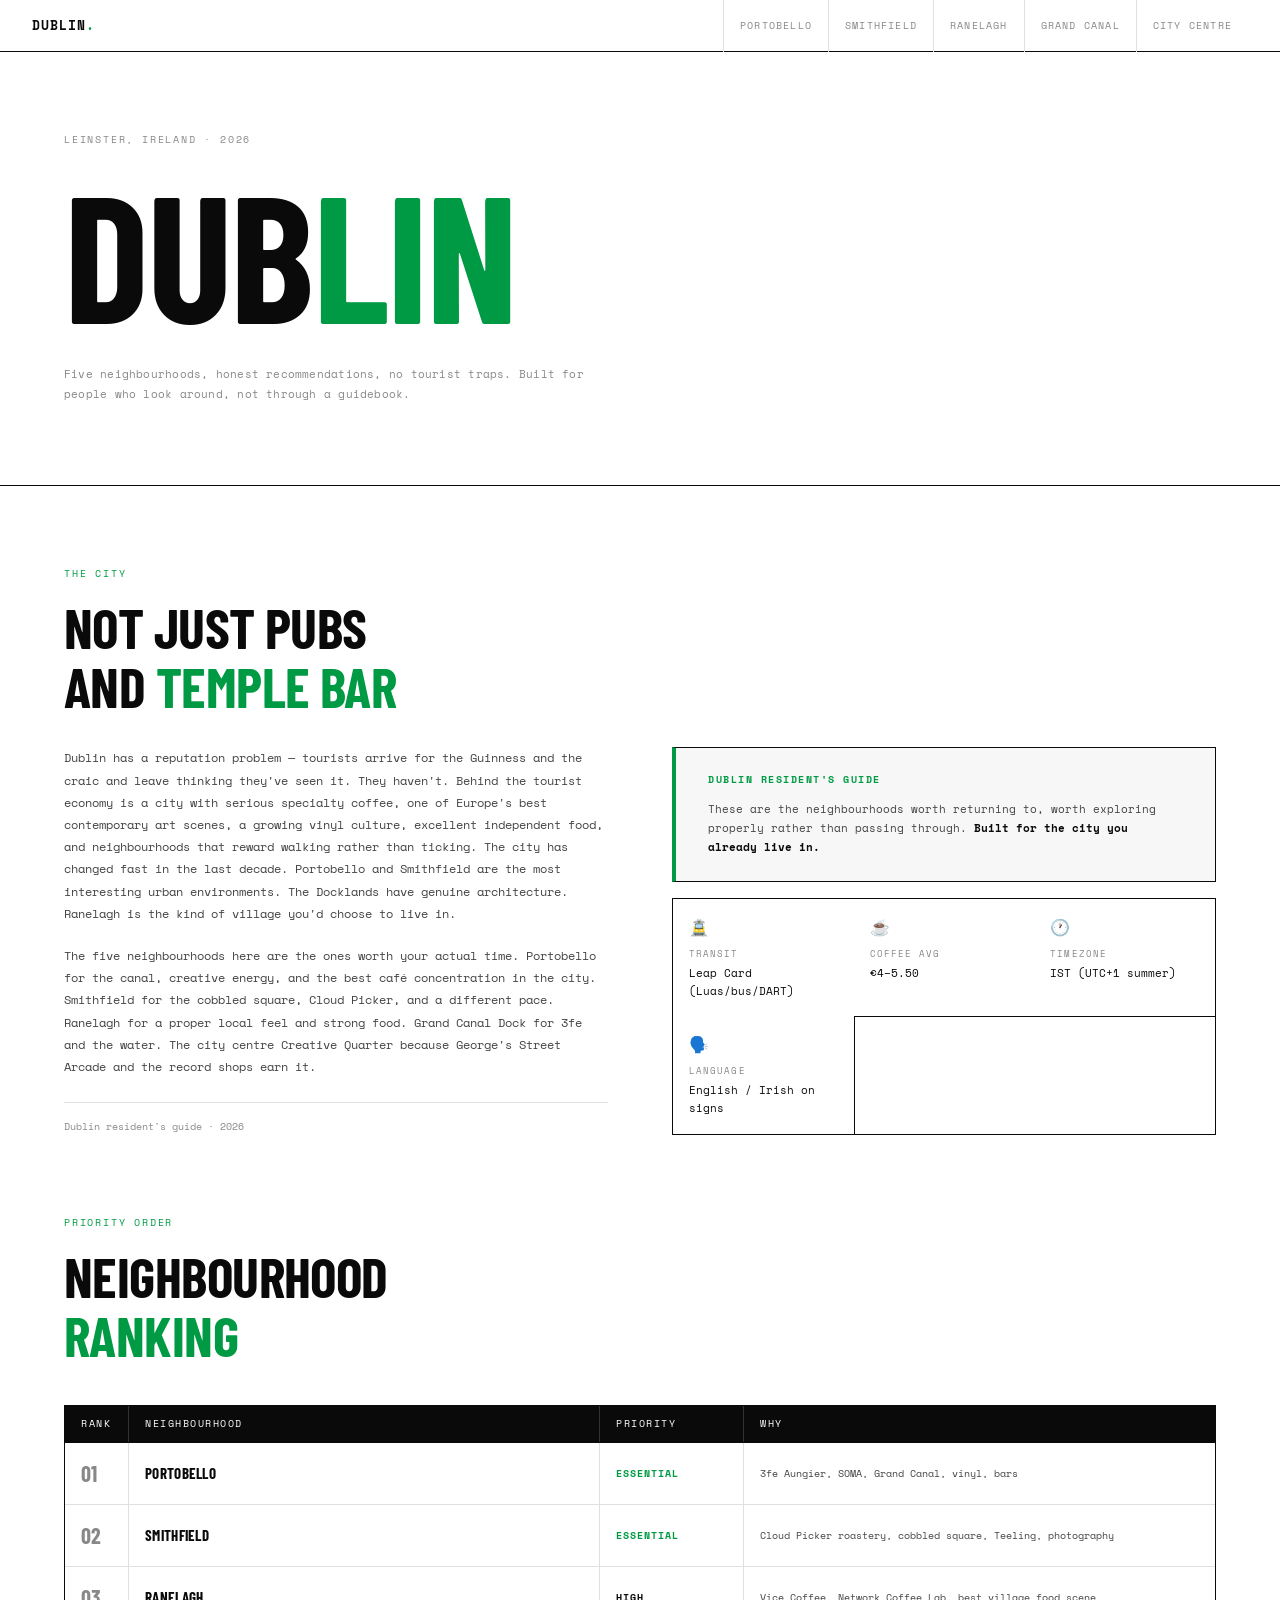
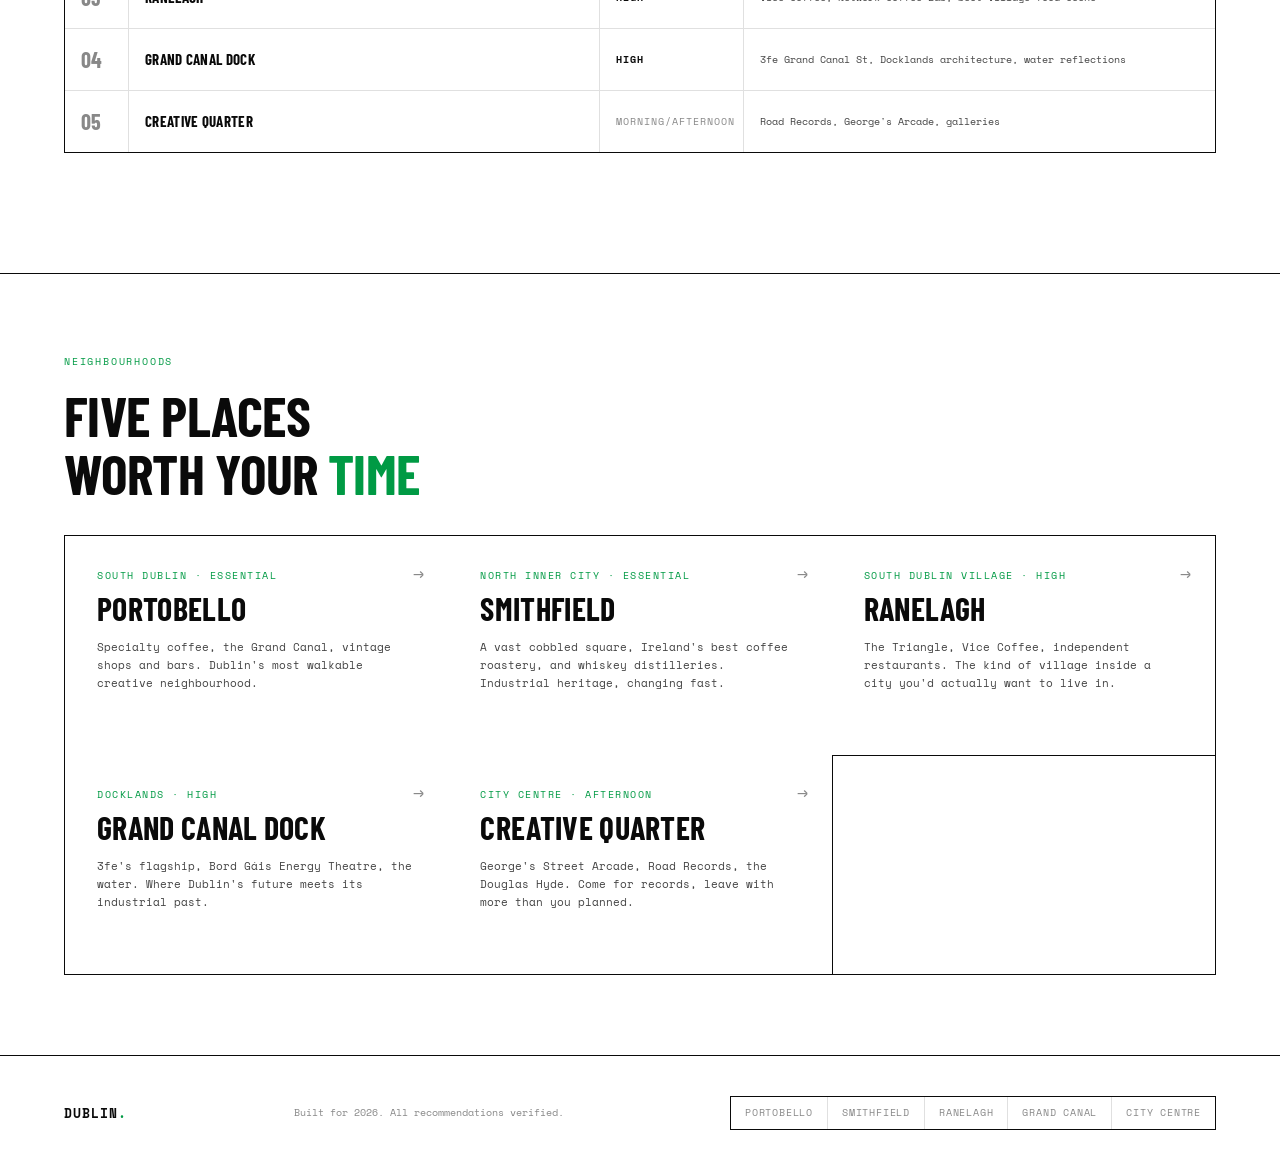
==== index.html @ b0ff6866 "Add Dublin guide: 5 neighbourhoods, specialty coffee, records, bars, street photography" ====
<!DOCTYPE html>
<html lang="en">
<head>
  <meta charset="UTF-8" />
  <meta name="viewport" content="width=device-width, initial-scale=1.0" />
  <title>Dublin — A Local Guide</title>
  <meta name="description" content="A neighbourhood-by-neighbourhood guide to Dublin. Coffee, culture, records, food, and street photography." />
  <link rel="preconnect" href="https://fonts.googleapis.com">
  <link rel="preconnect" href="https://fonts.gstatic.com" crossorigin>
  <link href="https://fonts.googleapis.com/css2?family=Space+Mono:wght@400;700&family=Barlow+Condensed:wght@700&display=swap" rel="stylesheet">
  <link rel="stylesheet" href="./style.css" />
</head>
<body>

<nav>
  <div class="nav-logo">Dublin<span>.</span></div>
  <ul class="nav-links">
    <li><a href="./portobello.html">Portobello</a></li>
    <li><a href="./smithfield.html">Smithfield</a></li>
    <li><a href="./ranelagh.html">Ranelagh</a></li>
    <li><a href="./grand-canal-dock.html">Grand Canal</a></li>
    <li><a href="./city-centre.html">City Centre</a></li>
  </ul>
</nav>

<div class="hero hero-dublin">
  <div class="hero-bg"></div>
  <div class="hero-content">
    <div class="hero-overline">Leinster, Ireland · 2026</div>
    <h1>DUB<em>LIN</em></h1>
    <p class="hero-tagline">Five neighbourhoods, honest recommendations, no tourist traps. Built for people who look around, not through a guidebook.</p>
  </div>
</div>

<div class="munich-intro">
  <div class="section-label">The city</div>
  <h2 class="section-title">Not just pubs<br>and <em>Temple Bar</em></h2>

  <div class="munich-intro-grid">
    <div>
      <p class="section-body">Dublin has a reputation problem — tourists arrive for the Guinness and the craic and leave thinking they've seen it. They haven't. Behind the tourist economy is a city with serious specialty coffee, one of Europe's best contemporary art scenes, a growing vinyl culture, excellent independent food, and neighbourhoods that reward walking rather than ticking. The city has changed fast in the last decade. Portobello and Smithfield are the most interesting urban environments. The Docklands have genuine architecture. Ranelagh is the kind of village you'd choose to live in.</p>
      <p class="section-body" style="margin-top:1.25rem">The five neighbourhoods here are the ones worth your actual time. Portobello for the canal, creative energy, and the best café concentration in the city. Smithfield for the cobbled square, Cloud Picker, and a different pace. Ranelagh for a proper local feel and strong food. Grand Canal Dock for 3fe and the water. The city centre Creative Quarter because George's Street Arcade and the record shops earn it.</p>
      <div class="munich-fact">Dublin resident's guide · 2026</div>
    </div>
    <div>
      <div class="base-card">
        <div class="base-card-label">Dublin resident's guide</div>
        <p>These are the neighbourhoods worth returning to, worth exploring properly rather than passing through. <strong>Built for the city you already live in.</strong></p>
      </div>
      <div class="essentials" style="margin-top: 1rem;">
        <div class="essential-item">
          <div class="essential-icon">🚊</div>
          <div class="essential-label">Transit</div>
          <div class="essential-value">Leap Card (Luas/bus/DART)</div>
        </div>
        <div class="essential-item">
          <div class="essential-icon">☕</div>
          <div class="essential-label">Coffee avg</div>
          <div class="essential-value">€4–5.50</div>
        </div>
        <div class="essential-item">
          <div class="essential-icon">🕐</div>
          <div class="essential-label">Timezone</div>
          <div class="essential-value">IST (UTC+1 summer)</div>
        </div>
        <div class="essential-item">
          <div class="essential-icon">🗣️</div>
          <div class="essential-label">Language</div>
          <div class="essential-value">English / Irish on signs</div>
        </div>
      </div>
    </div>
  </div>
</div>

<div class="section" id="ranking">
  <div class="section-label">Priority Order</div>
  <h2 class="section-title">Neighbourhood<br><em>Ranking</em></h2>

  <div class="neighbourhood-ranking">
    <div class="ranking-header">
      <div>RANK</div>
      <div>NEIGHBOURHOOD</div>
      <div>PRIORITY</div>
      <div>WHY</div>
    </div>
    <div class="ranking-row">
      <div class="ranking-rank">01</div>
      <div class="ranking-name">Portobello</div>
      <div class="priority-essential">ESSENTIAL</div>
      <div class="ranking-why">3fe Aungier, SOMA, Grand Canal, vinyl, bars</div>
    </div>
    <div class="ranking-row">
      <div class="ranking-rank">02</div>
      <div class="ranking-name">Smithfield</div>
      <div class="priority-essential">ESSENTIAL</div>
      <div class="ranking-why">Cloud Picker roastery, cobbled square, Teeling, photography</div>
    </div>
    <div class="ranking-row">
      <div class="ranking-rank">03</div>
      <div class="ranking-name">Ranelagh</div>
      <div class="priority-high">HIGH</div>
      <div class="ranking-why">Vice Coffee, Network Coffee Lab, best village food scene</div>
    </div>
    <div class="ranking-row">
      <div class="ranking-rank">04</div>
      <div class="ranking-name">Grand Canal Dock</div>
      <div class="priority-high">HIGH</div>
      <div class="ranking-why">3fe Grand Canal St, Docklands architecture, water reflections</div>
    </div>
    <div class="ranking-row">
      <div class="ranking-rank">05</div>
      <div class="ranking-name">Creative Quarter</div>
      <div class="priority-morning">MORNING/AFTERNOON</div>
      <div class="ranking-why">Road Records, George's Arcade, galleries</div>
    </div>
  </div>
</div>

<hr class="divider" />

<div class="section">
  <div class="section-label">Neighbourhoods</div>
  <h2 class="section-title">Five places<br>worth your <em>time</em></h2>

  <div class="neighborhoods-grid">

    <a href="./portobello.html" class="neighborhood-card">
      <div class="neighborhood-card-bg"></div>
      <div class="neighborhood-card-overlay"></div>
      <div class="neighborhood-card-content">
        <div class="neighborhood-card-label">South Dublin · Essential</div>
        <div class="neighborhood-card-name">Portobello</div>
        <div class="neighborhood-card-tagline">Specialty coffee, the Grand Canal, vintage shops and bars. Dublin's most walkable creative neighbourhood.</div>
      </div>
      <div class="neighborhood-card-arrow">→</div>
    </a>

    <a href="./smithfield.html" class="neighborhood-card">
      <div class="neighborhood-card-bg"></div>
      <div class="neighborhood-card-overlay"></div>
      <div class="neighborhood-card-content">
        <div class="neighborhood-card-label">North Inner City · Essential</div>
        <div class="neighborhood-card-name">Smithfield</div>
        <div class="neighborhood-card-tagline">A vast cobbled square, Ireland's best coffee roastery, and whiskey distilleries. Industrial heritage, changing fast.</div>
      </div>
      <div class="neighborhood-card-arrow">→</div>
    </a>

    <a href="./ranelagh.html" class="neighborhood-card">
      <div class="neighborhood-card-bg"></div>
      <div class="neighborhood-card-overlay"></div>
      <div class="neighborhood-card-content">
        <div class="neighborhood-card-label">South Dublin Village · High</div>
        <div class="neighborhood-card-name">Ranelagh</div>
        <div class="neighborhood-card-tagline">The Triangle, Vice Coffee, independent restaurants. The kind of village inside a city you'd actually want to live in.</div>
      </div>
      <div class="neighborhood-card-arrow">→</div>
    </a>

    <a href="./grand-canal-dock.html" class="neighborhood-card">
      <div class="neighborhood-card-bg"></div>
      <div class="neighborhood-card-overlay"></div>
      <div class="neighborhood-card-content">
        <div class="neighborhood-card-label">Docklands · High</div>
        <div class="neighborhood-card-name">Grand Canal Dock</div>
        <div class="neighborhood-card-tagline">3fe's flagship, Bord Gáis Energy Theatre, the water. Where Dublin's future meets its industrial past.</div>
      </div>
      <div class="neighborhood-card-arrow">→</div>
    </a>

    <a href="./city-centre.html" class="neighborhood-card">
      <div class="neighborhood-card-bg"></div>
      <div class="neighborhood-card-overlay"></div>
      <div class="neighborhood-card-content">
        <div class="neighborhood-card-label">City Centre · Afternoon</div>
        <div class="neighborhood-card-name">Creative Quarter</div>
        <div class="neighborhood-card-tagline">George's Street Arcade, Road Records, the Douglas Hyde. Come for records, leave with more than you planned.</div>
      </div>
      <div class="neighborhood-card-arrow">→</div>
    </a>

  </div>
</div>

<footer>
  <div class="footer-logo">Dublin<span>.</span></div>
  <p class="footer-note">Built for 2026. All recommendations verified.</p>
  <ul class="footer-links">
    <li><a href="./portobello.html">Portobello</a></li>
    <li><a href="./smithfield.html">Smithfield</a></li>
    <li><a href="./ranelagh.html">Ranelagh</a></li>
    <li><a href="./grand-canal-dock.html">Grand Canal</a></li>
    <li><a href="./city-centre.html">City Centre</a></li>
  </ul>
</footer>

<button class="back-to-top" aria-label="Back to top">↑</button>
<script src="./script.js"></script>
</body>
</html>
---- style.css ----
@import url('https://fonts.googleapis.com/css2?family=Space+Mono:ital,wght@0,400;0,700;1,400&family=Barlow+Condensed:wght@700&display=swap');

*, *::before, *::after { box-sizing: border-box; margin: 0; padding: 0; }

:root {
  --bg: #ffffff;
  --text: #0a0a0a;
  --text-dim: #444444;
  --text-muted: #888888;
  --accent: #009A44;
  --border: #0a0a0a;
  --border-light: #e0e0e0;
  --nav-h: 52px;
}

html { scroll-behavior: smooth; }

body {
  background: var(--bg);
  color: var(--text);
  font-family: 'Space Mono', monospace;
  font-size: 13px;
  line-height: 1.6;
  -webkit-font-smoothing: antialiased;
}

a { color: var(--text); text-decoration: none; transition: color 0.15s; }
a:hover { color: var(--accent); }
img { display: block; max-width: 100%; }

/* ── NAV ── */
nav {
  position: fixed;
  top: 0;
  left: 0;
  right: 0;
  z-index: 100;
  height: var(--nav-h);
  display: flex;
  align-items: center;
  padding: 0 2rem;
  background: #ffffff;
  border-bottom: 1px solid var(--border);
}
nav.scrolled { background: #ffffff; }

.nav-logo {
  font-family: 'Space Mono', monospace;
  font-size: 13px;
  font-weight: 700;
  color: var(--text);
  letter-spacing: 0.08em;
  text-transform: uppercase;
  flex-shrink: 0;
}
.nav-logo span { color: var(--accent); }

.nav-links {
  display: flex;
  gap: 0;
  margin-left: auto;
  list-style: none;
}
.nav-links a {
  font-family: 'Space Mono', monospace;
  font-size: 10px;
  letter-spacing: 0.12em;
  text-transform: uppercase;
  color: var(--text-muted);
  padding: 0 1rem;
  border-left: 1px solid var(--border-light);
  display: block;
  line-height: var(--nav-h);
  transition: color 0.15s;
}
.nav-links a:hover,
.nav-links a.active { color: var(--text); }

.nav-back {
  font-family: 'Space Mono', monospace;
  font-size: 10px;
  letter-spacing: 0.12em;
  text-transform: uppercase;
  color: var(--text-muted);
  transition: color 0.15s;
}
.nav-back:hover { color: var(--accent); }

/* ── HERO ── */
.hero {
  padding: calc(var(--nav-h) + 5rem) 4rem 5rem;
  border-bottom: 1px solid var(--border);
  position: relative;
  overflow: hidden;
}
.hero-bg,
.hero-scroll,
.hero-scroll-line { display: none; }
.hero-content { position: static; max-width: none; }

.hero-overline {
  font-family: 'Space Mono', monospace;
  font-size: 10px;
  letter-spacing: 0.18em;
  text-transform: uppercase;
  color: var(--text-muted);
  margin-bottom: 1.5rem;
}
.hero-overline::before { display: none; }

.hero h1 {
  font-family: 'Barlow Condensed', sans-serif;
  font-size: clamp(4.5rem, 14vw, 13rem);
  font-weight: 700;
  line-height: 0.9;
  letter-spacing: -0.01em;
  text-transform: uppercase;
  color: var(--text);
  margin-bottom: 2rem;
}
.hero h1 em {
  font-style: normal !important;
  color: var(--accent);
}

.hero-tagline {
  font-family: 'Space Mono', monospace;
  font-size: 11px;
  color: var(--text-muted);
  max-width: 540px;
  line-height: 1.8;
  letter-spacing: 0.02em;
  font-style: normal;
}

/* ── SECTIONS ── */
.section { padding: 5rem 4rem; max-width: 1280px; margin: 0 auto; }
.section-sm { padding: 3rem 4rem; max-width: 1280px; margin: 0 auto; }
.full-width-section { padding: 5rem 4rem; }

.section-label {
  font-family: 'Space Mono', monospace;
  font-size: 10px;
  letter-spacing: 0.18em;
  text-transform: uppercase;
  color: var(--accent);
  margin-bottom: 1rem;
}
.section-label::before { display: none; }

.section-title {
  font-family: 'Barlow Condensed', sans-serif;
  font-size: clamp(2rem, 5vw, 3.5rem);
  font-weight: 700;
  letter-spacing: -0.01em;
  line-height: 1.05;
  text-transform: uppercase;
  margin-bottom: 2rem;
  color: var(--text);
}
.section-title em {
  font-style: normal;
  color: var(--accent);
}

.section-body {
  font-family: 'Space Mono', monospace;
  font-size: 12px;
  line-height: 1.85;
  color: var(--text-dim);
  max-width: 680px;
}
.section-body p { font-family: 'Space Mono', monospace; font-size: 12px; line-height: 1.85; color: var(--text-dim); }
.section-body p + p { margin-top: 1.1rem; }

/* ── DIVIDER ── */
.divider {
  border: none;
  border-top: 1px solid var(--border);
  margin: 0;
}

/* ── HISTORY BLOCK ── */
.history-block {
  display: grid;
  grid-template-columns: 1fr 1.6fr;
  gap: 4rem;
  align-items: start;
  padding-top: 2rem;
  border-top: 1px solid var(--border-light);
}
.history-stats {
  display: flex;
  flex-direction: column;
  gap: 0;
}
.stat {
  padding: 1.5rem;
  border: 1px solid var(--border);
  margin-bottom: -1px;
}
.stat-number {
  font-family: 'Barlow Condensed', sans-serif;
  font-size: 2.5rem;
  font-weight: 700;
  color: var(--text);
  line-height: 1;
  margin-bottom: 0.4rem;
}
.stat-label {
  font-family: 'Space Mono', monospace;
  font-size: 10px;
  letter-spacing: 0.06em;
  color: var(--text-muted);
}

/* ── FILTER BAR ── */
.filter-bar {
  display: flex;
  gap: 0;
  border-bottom: 1px solid var(--border);
  margin-bottom: 0;
  padding: 0;
  flex-wrap: wrap;
}
.filter-btn {
  padding: 10px 16px;
  background: none;
  border: none;
  border-right: 1px solid var(--border);
  font-family: 'Space Mono', monospace;
  font-size: 10px;
  letter-spacing: 0.12em;
  text-transform: uppercase;
  cursor: pointer;
  color: var(--text-muted);
  transition: color 0.15s;
  position: relative;
}
.filter-btn:hover { color: var(--text); }
.filter-btn.active {
  color: var(--text);
  box-shadow: inset 0 -2px 0 var(--accent);
}
.filter-btn:last-child { border-right: none; }

/* ── PLACES GRID ── */
.places-grid {
  display: grid;
  grid-template-columns: repeat(auto-fill, minmax(320px, 1fr));
  gap: 0;
  border: 1px solid var(--border);
}
.place-card {
  background: #ffffff;
  border-right: 1px solid var(--border);
  border-bottom: 1px solid var(--border);
  margin: 0 -1px -1px 0;
  padding: 20px;
  position: relative;
  overflow: hidden;
  transition: background 0.15s;
}
.place-card::before {
  content: '';
  position: absolute;
  top: 0;
  left: 0;
  width: 4px;
  height: 0;
  background: var(--accent);
  transition: height 0.2s;
}
.place-card:hover::before { height: 100%; }
.place-card:hover { background: #fafafa; }
.place-card.hidden { display: none; }

.place-img {
  width: calc(100% + 40px);
  margin: -20px -20px 16px -20px;
  height: 180px;
  overflow: hidden;
  background: #f0f0f0;
}
.place-img img {
  width: 100%;
  height: 100%;
  object-fit: cover;
  display: block;
  filter: grayscale(20%);
  transition: filter 0.2s;
}
.place-card:hover .place-img img {
  filter: grayscale(0%);
}

.place-category {
  font-family: 'Space Mono', monospace;
  font-size: 10px;
  letter-spacing: 0.15em;
  text-transform: uppercase;
  color: var(--accent);
  margin-bottom: 0.6rem;
}
.place-name {
  font-family: 'Barlow Condensed', sans-serif;
  font-size: 20px;
  font-weight: 700;
  text-transform: uppercase;
  margin-bottom: 0.25rem;
  line-height: 1.1;
  color: var(--text);
  letter-spacing: 0.02em;
}
.place-address {
  font-family: 'Space Mono', monospace;
  font-size: 10px;
  color: var(--text-muted);
  margin-bottom: 0.75rem;
  letter-spacing: 0.04em;
}
.place-desc {
  font-family: 'Space Mono', monospace;
  font-size: 11px;
  color: var(--text-dim);
  line-height: 1.7;
  margin-bottom: 0;
}
.maps-link {
  display: inline-block;
  font-family: 'Space Mono', monospace;
  font-size: 10px;
  letter-spacing: 0.12em;
  text-transform: uppercase;
  color: var(--accent);
  text-decoration: none;
  border-bottom: 1px solid var(--accent);
  padding-bottom: 1px;
  margin-top: 10px;
  margin-bottom: 12px;
}
.maps-link:hover { opacity: 0.7; color: var(--accent); }

.place-tags {
  display: flex;
  flex-wrap: wrap;
  gap: 0;
  margin-top: 8px;
}
.place-tag {
  font-family: 'Space Mono', monospace;
  font-size: 9px;
  padding: 3px 8px;
  border: 1px solid var(--border-light);
  color: var(--text-muted);
  letter-spacing: 0.05em;
  margin-right: -1px;
  margin-bottom: -1px;
  text-transform: uppercase;
}

/* ── NEIGHBOURHOOD RANKING ── */
.neighbourhood-ranking {
  border: 1px solid var(--border);
  margin: 2.5rem 0;
}
.ranking-header {
  display: grid;
  grid-template-columns: 4rem 1fr 9rem 1fr;
  background: var(--text);
  color: #ffffff;
  border-bottom: 1px solid var(--border);
}
.ranking-header > div {
  padding: 10px 16px;
  font-family: 'Space Mono', monospace;
  font-size: 10px;
  letter-spacing: 0.15em;
  text-transform: uppercase;
  border-right: 1px solid #333;
}
.ranking-header > div:last-child { border-right: none; }

.ranking-row {
  display: grid;
  grid-template-columns: 4rem 1fr 9rem 1fr;
  border-bottom: 1px solid var(--border-light);
}
.ranking-row:last-child { border-bottom: none; }
.ranking-row > div {
  padding: 14px 16px;
  font-family: 'Space Mono', monospace;
  font-size: 11px;
  border-right: 1px solid var(--border-light);
  line-height: 1.5;
  color: var(--text-dim);
}
.ranking-row > div:last-child { border-right: none; }

.ranking-rank {
  font-family: 'Barlow Condensed', sans-serif !important;
  font-size: 22px !important;
  font-weight: 700;
  color: var(--text-muted) !important;
  display: flex;
  align-items: center;
}
.ranking-name {
  font-family: 'Barlow Condensed', sans-serif !important;
  font-size: 15px !important;
  font-weight: 700;
  text-transform: uppercase;
  letter-spacing: 0.02em;
  color: var(--text) !important;
  display: flex;
  align-items: center;
}
.priority-essential {
  color: var(--accent) !important;
  font-weight: 700;
  letter-spacing: 0.1em;
  font-size: 10px !important;
  text-transform: uppercase;
  display: flex;
  align-items: center;
}
.priority-high {
  color: var(--text) !important;
  font-weight: 700;
  letter-spacing: 0.1em;
  font-size: 10px !important;
  text-transform: uppercase;
  display: flex;
  align-items: center;
}
.priority-morning {
  color: var(--text-muted) !important;
  letter-spacing: 0.1em;
  font-size: 10px !important;
  text-transform: uppercase;
  display: flex;
  align-items: center;
}
.ranking-why {
  font-size: 10px !important;
  display: flex;
  align-items: center;
}

/* ── NEIGHBOURHOOD CARDS (index) ── */
.neighborhoods-grid {
  display: grid;
  grid-template-columns: repeat(auto-fill, minmax(300px, 1fr));
  gap: 0;
  margin-top: 2rem;
  border: 1px solid var(--border);
}
.neighborhood-card {
  position: relative;
  border-right: 1px solid var(--border);
  border-bottom: 1px solid var(--border);
  margin: 0 -1px -1px 0;
  cursor: pointer;
  display: block;
  text-decoration: none;
  padding: 2rem;
  min-height: 220px;
  background: #fff;
  transition: background 0.15s;
}
.neighborhood-card:hover { background: #fafafa; color: var(--text); }
.neighborhood-card::before {
  content: '';
  position: absolute;
  top: 0;
  left: 0;
  width: 4px;
  height: 0;
  background: var(--accent);
  transition: height 0.2s;
}
.neighborhood-card:hover::before { height: 100%; }

.neighborhood-card-bg,
.neighborhood-card-overlay { display: none; }

.neighborhood-card-content {
  position: static;
  padding: 0;
  background: none;
}
.neighborhood-card-label {
  font-family: 'Space Mono', monospace;
  font-size: 10px;
  letter-spacing: 0.15em;
  text-transform: uppercase;
  color: var(--accent);
  margin-bottom: 0.5rem;
}
.neighborhood-card-name {
  font-family: 'Barlow Condensed', sans-serif;
  font-size: 2rem;
  font-weight: 700;
  text-transform: uppercase;
  color: var(--text);
  line-height: 1.05;
  margin-bottom: 0.75rem;
  letter-spacing: 0.01em;
}
.neighborhood-card-tagline {
  font-family: 'Space Mono', monospace;
  font-size: 11px;
  color: var(--text-dim);
  line-height: 1.65;
  max-height: none;
  overflow: visible;
  opacity: 1;
  transition: none;
}
.neighborhood-card:hover .neighborhood-card-tagline { max-height: none; opacity: 1; }
.neighborhood-card-arrow {
  position: absolute;
  top: 1.5rem;
  right: 1.5rem;
  font-size: 1.1rem;
  color: var(--text-muted);
  opacity: 1;
  transform: none;
  transition: color 0.15s;
}
.neighborhood-card:hover .neighborhood-card-arrow { color: var(--accent); transform: none; }

/* ── PHOTO GRID ── */
.photo-grid {
  display: grid;
  grid-template-columns: repeat(3, 1fr);
  gap: 0;
  margin-top: 2rem;
  border: 1px solid var(--border);
}
.photo-spot {
  aspect-ratio: 4/3;
  background: #f0f0f0;
  border-right: 1px solid var(--border);
  border-bottom: 1px solid var(--border);
  margin: 0 -1px -1px 0;
  position: relative;
  overflow: hidden;
}
.photo-spot img {
  width: 100%;
  height: 100%;
  object-fit: cover;
}
.photo-spot-overlay {
  position: absolute;
  bottom: 0;
  left: 0;
  right: 0;
  padding: 0.6rem 0.75rem;
  background: rgba(255,255,255,0.93);
  font-family: 'Space Mono', monospace;
  font-size: 10px;
  letter-spacing: 0.08em;
  text-transform: uppercase;
  color: var(--text);
  border-top: 1px solid var(--border);
  opacity: 0;
  transition: opacity 0.15s;
}
.photo-spot:hover .photo-spot-overlay { opacity: 1; }
.photo-spot-placeholder {
  width: 100%;
  height: 100%;
  display: flex;
  align-items: center;
  justify-content: center;
  font-size: 2rem;
  background: #f0f0f0;
  opacity: 0.5;
}

/* ── AGENDA ── */
.agenda-grid {
  display: grid;
  grid-template-columns: repeat(auto-fill, minmax(340px, 1fr));
  gap: 0;
  margin-top: 2rem;
  border: 1px solid var(--border);
}
.agenda-card {
  background: #fff;
  border-right: 1px solid var(--border);
  border-bottom: 1px solid var(--border);
  margin: 0 -1px -1px 0;
  overflow: hidden;
}
.agenda-header {
  padding: 1rem 1.5rem;
  background: var(--text);
  color: #ffffff;
  font-family: 'Barlow Condensed', sans-serif;
  font-size: 1.1rem;
  font-weight: 700;
  text-transform: uppercase;
  letter-spacing: 0.05em;
  border-bottom: none;
}
.agenda-items { padding: 0; }
.agenda-item {
  display: grid;
  grid-template-columns: 5rem 1fr;
  gap: 0;
  border-bottom: 1px solid var(--border-light);
  align-items: start;
}
.agenda-item:last-child { border-bottom: none; }
.agenda-time {
  font-family: 'Space Mono', monospace;
  font-size: 10px;
  letter-spacing: 0.04em;
  color: var(--accent);
  padding: 1rem;
  border-right: 1px solid var(--border-light);
  font-variant-numeric: tabular-nums;
  display: flex;
  align-items: flex-start;
  padding-top: 1.1rem;
}
.agenda-activity {
  font-family: 'Space Mono', monospace;
  font-size: 11px;
  color: var(--text-dim);
  line-height: 1.6;
  padding: 1rem;
}
.agenda-activity strong {
  display: block;
  color: var(--text);
  font-weight: 700;
  margin-bottom: 0.2rem;
  font-size: 11px;
  font-family: 'Space Mono', monospace;
}

/* ── MAP ── */
.map-embed {
  width: 100%;
  height: 360px;
  border: 1px solid var(--border);
  overflow: hidden;
  margin-top: 2rem;
  filter: grayscale(100%) contrast(1.05);
  transition: filter 0.3s;
}
.map-embed:hover { filter: grayscale(60%) contrast(1); }
.map-embed iframe { width: 100%; height: 100%; border: none; }

/* ── INTRO CARD ── */
.intro-card {
  background: #f7f7f7;
  border: 1px solid var(--border);
  border-left: 4px solid var(--accent);
  padding: 1.5rem 2rem;
  margin-bottom: 1.5rem;
}
.intro-card p {
  font-family: 'Space Mono', monospace;
  font-size: 11px;
  line-height: 1.8;
  color: var(--text-dim);
}
.intro-card strong { color: var(--text); font-weight: 700; }

/* ── ESSENTIALS ROW ── */
.essentials {
  display: grid;
  grid-template-columns: repeat(auto-fill, minmax(150px, 1fr));
  gap: 0;
  margin-top: 1.5rem;
  border: 1px solid var(--border);
}
.essential-item {
  padding: 1rem;
  background: #fff;
  border-right: 1px solid var(--border);
  border-bottom: 1px solid var(--border);
  margin: 0 -1px -1px 0;
}
.essential-icon { font-size: 1rem; margin-bottom: 0.4rem; }
.essential-label {
  font-family: 'Space Mono', monospace;
  font-size: 9px;
  letter-spacing: 0.12em;
  text-transform: uppercase;
  color: var(--text-muted);
  margin-bottom: 0.25rem;
}
.essential-value {
  font-family: 'Space Mono', monospace;
  font-size: 11px;
  color: var(--text);
}

/* ── FOOTER ── */
footer {
  padding: 2.5rem 4rem;
  border-top: 1px solid var(--border);
  display: flex;
  align-items: center;
  justify-content: space-between;
  flex-wrap: wrap;
  gap: 1.5rem;
  background: #fff;
}
.footer-logo {
  font-family: 'Space Mono', monospace;
  font-size: 13px;
  font-weight: 700;
  text-transform: uppercase;
  letter-spacing: 0.08em;
  color: var(--text);
}
.footer-logo span { color: var(--accent); }
.footer-note {
  font-family: 'Space Mono', monospace;
  font-size: 10px;
  color: var(--text-muted);
}
.footer-links {
  display: flex;
  gap: 0;
  list-style: none;
  border: 1px solid var(--border);
}
.footer-links li a {
  font-family: 'Space Mono', monospace;
  font-size: 10px;
  color: var(--text-muted);
  letter-spacing: 0.08em;
  text-transform: uppercase;
  padding: 8px 14px;
  display: block;
  border-right: 1px solid var(--border-light);
  transition: color 0.15s;
}
.footer-links li:last-child a { border-right: none; }
.footer-links a:hover { color: var(--accent); }
footer a { color: var(--text-muted); }
footer a:hover { color: var(--accent); }

/* ── BACK TO TOP ── */
.back-to-top {
  position: fixed;
  bottom: 2rem;
  right: 2rem;
  width: 2.5rem;
  height: 2.5rem;
  background: var(--text);
  border: 1px solid var(--border);
  display: flex;
  align-items: center;
  justify-content: center;
  color: #ffffff;
  cursor: pointer;
  font-size: 1rem;
  font-family: 'Space Mono', monospace;
  opacity: 0;
  transform: translateY(8px);
  transition: all 0.2s;
  z-index: 99;
}
.back-to-top.visible { opacity: 1; transform: translateY(0); }
.back-to-top:hover { background: var(--accent); border-color: var(--accent); }

/* ── BASE CARD (index) ── */
.base-card {
  background: #f7f7f7;
  border: 1px solid var(--border);
  border-left: 4px solid var(--accent);
  padding: 1.5rem 2rem;
}
.base-card-label {
  font-family: 'Space Mono', monospace;
  font-size: 10px;
  font-weight: 700;
  letter-spacing: 0.15em;
  text-transform: uppercase;
  color: var(--accent);
  margin-bottom: 0.75rem;
}
.base-card p {
  font-family: 'Space Mono', monospace;
  font-size: 11px;
  color: var(--text-dim);
  line-height: 1.7;
}
.base-card strong { color: var(--text); font-weight: 700; }

/* ── DUBLIN INTRO (index) ── */
.munich-intro {
  padding: 5rem 4rem 0;
  max-width: 1280px;
  margin: 0 auto;
}
.munich-intro-grid {
  display: grid;
  grid-template-columns: 1fr 1fr;
  gap: 4rem;
  align-items: start;
  margin-top: 2rem;
}
.munich-fact {
  font-family: 'Space Mono', monospace;
  font-size: 10px;
  color: var(--text-muted);
  border-top: 1px solid var(--border-light);
  padding-top: 1rem;
  margin-top: 1.5rem;
}

/* ── RESPONSIVE ── */
@media (max-width: 900px) {
  .ranking-header,
  .ranking-row { grid-template-columns: 3.5rem 1fr 8rem; }
  .ranking-header > div:last-child,
  .ranking-row > div:last-child { display: none; }
}
@media (max-width: 768px) {
  .hero { padding: calc(var(--nav-h) + 2.5rem) 1.5rem 3rem; }
  .section, .section-sm, .full-width-section { padding: 3rem 1.5rem; }
  .munich-intro { padding: 3rem 1.5rem 0; }
  .munich-intro-grid { grid-template-columns: 1fr; gap: 2rem; }
  .history-block { grid-template-columns: 1fr; gap: 2rem; }
  .places-grid { grid-template-columns: 1fr; }
  .photo-grid { grid-template-columns: repeat(2, 1fr); }
  .neighborhoods-grid { grid-template-columns: 1fr; }
  .agenda-grid { grid-template-columns: 1fr; }
  .ranking-header,
  .ranking-row { grid-template-columns: 3rem 1fr; }
  .ranking-header > div:nth-child(3),
  .ranking-header > div:nth-child(4),
  .ranking-row > div:nth-child(3),
  .ranking-row > div:nth-child(4) { display: none; }
  footer { padding: 2rem 1.5rem; flex-direction: column; align-items: flex-start; }
  .nav-links { display: none; }
}
@media (max-width: 480px) {
  .photo-grid { grid-template-columns: 1fr; }
  .essentials { grid-template-columns: repeat(2, 1fr); }
}
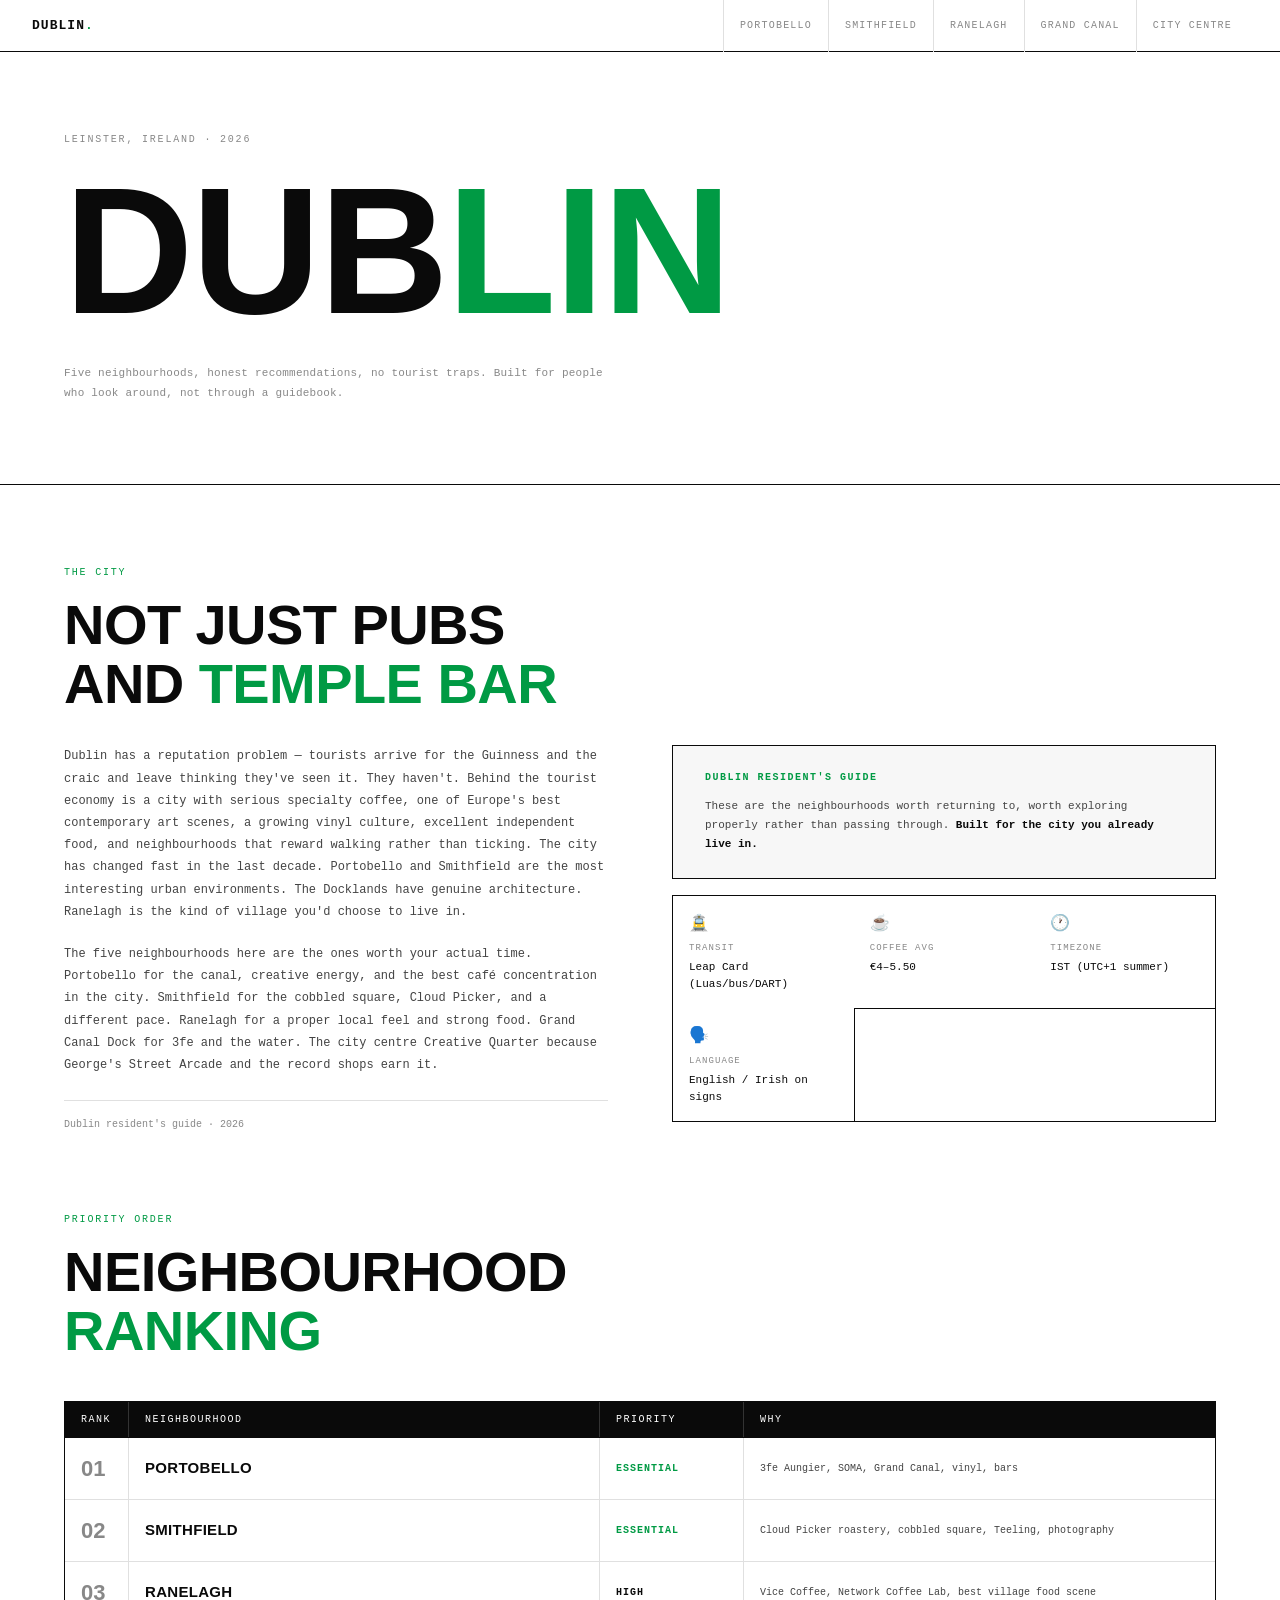
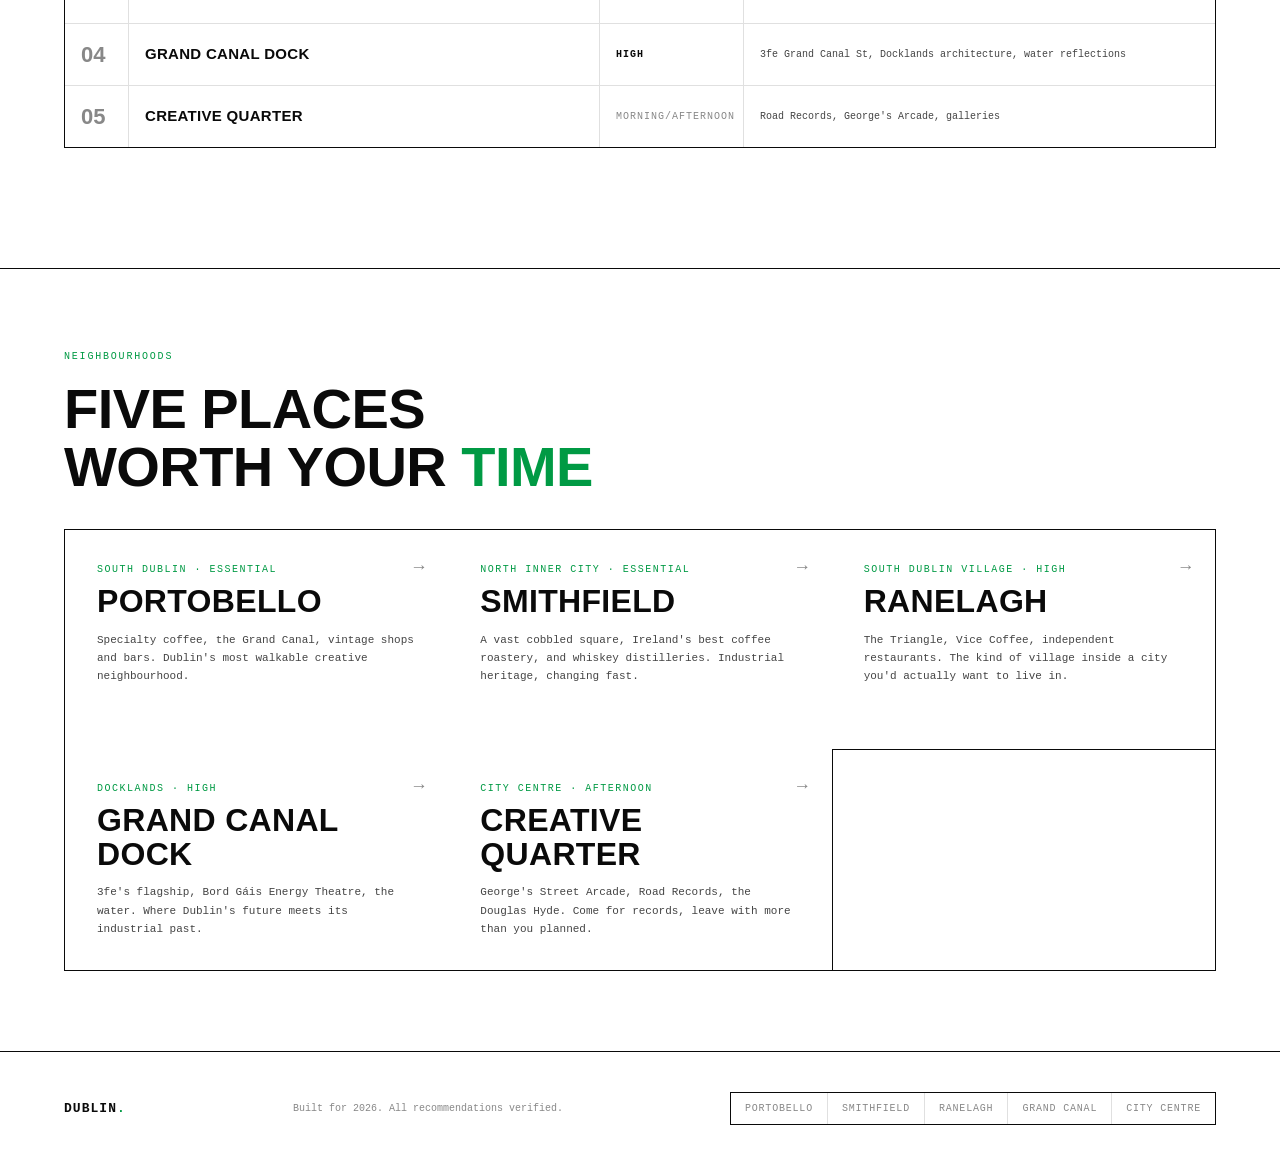
==== commit 70f13e61: "Apply TE aesthetic: system fonts, remove Google Fonts, clean card hover" ====
--- a/index.html
+++ b/index.html
@@ -5,9 +5,6 @@
   <meta name="viewport" content="width=device-width, initial-scale=1.0" />
   <title>Dublin — A Local Guide</title>
   <meta name="description" content="A neighbourhood-by-neighbourhood guide to Dublin. Coffee, culture, records, food, and street photography." />
-  <link rel="preconnect" href="https://fonts.googleapis.com">
-  <link rel="preconnect" href="https://fonts.gstatic.com" crossorigin>
-  <link href="https://fonts.googleapis.com/css2?family=Space+Mono:wght@400;700&family=Barlow+Condensed:wght@700&display=swap" rel="stylesheet">
   <link rel="stylesheet" href="./style.css" />
 </head>
 <body>
--- a/style.css
+++ b/style.css
@@ -1,5 +1,3 @@
-@import url('https://fonts.googleapis.com/css2?family=Space+Mono:ital,wght@0,400;0,700;1,400&family=Barlow+Condensed:wght@700&display=swap');
-
 *, *::before, *::after { box-sizing: border-box; margin: 0; padding: 0; }
 
 :root {
@@ -18,9 +16,9 @@
 body {
   background: var(--bg);
   color: var(--text);
-  font-family: 'Space Mono', monospace;
-  font-size: 13px;
-  line-height: 1.6;
+  font-family: 'Courier New', Courier, monospace;
+  font-size: 12px;
+  line-height: 1.5;
   -webkit-font-smoothing: antialiased;
 }
 
@@ -45,7 +43,7 @@
 nav.scrolled { background: #ffffff; }
 
 .nav-logo {
-  font-family: 'Space Mono', monospace;
+  font-family: 'Courier New', Courier, monospace;
   font-size: 13px;
   font-weight: 700;
   color: var(--text);
@@ -62,7 +60,7 @@
   list-style: none;
 }
 .nav-links a {
-  font-family: 'Space Mono', monospace;
+  font-family: 'Courier New', Courier, monospace;
   font-size: 10px;
   letter-spacing: 0.12em;
   text-transform: uppercase;
@@ -77,7 +75,7 @@
 .nav-links a.active { color: var(--text); }
 
 .nav-back {
-  font-family: 'Space Mono', monospace;
+  font-family: 'Courier New', Courier, monospace;
   font-size: 10px;
   letter-spacing: 0.12em;
   text-transform: uppercase;
@@ -99,7 +97,7 @@
 .hero-content { position: static; max-width: none; }
 
 .hero-overline {
-  font-family: 'Space Mono', monospace;
+  font-family: 'Courier New', Courier, monospace;
   font-size: 10px;
   letter-spacing: 0.18em;
   text-transform: uppercase;
@@ -109,7 +107,7 @@
 .hero-overline::before { display: none; }
 
 .hero h1 {
-  font-family: 'Barlow Condensed', sans-serif;
+  font-family: 'Helvetica Neue', Helvetica, Arial, sans-serif;
   font-size: clamp(4.5rem, 14vw, 13rem);
   font-weight: 700;
   line-height: 0.9;
@@ -124,7 +122,7 @@
 }
 
 .hero-tagline {
-  font-family: 'Space Mono', monospace;
+  font-family: 'Courier New', Courier, monospace;
   font-size: 11px;
   color: var(--text-muted);
   max-width: 540px;
@@ -139,7 +137,7 @@
 .full-width-section { padding: 5rem 4rem; }
 
 .section-label {
-  font-family: 'Space Mono', monospace;
+  font-family: 'Courier New', Courier, monospace;
   font-size: 10px;
   letter-spacing: 0.18em;
   text-transform: uppercase;
@@ -149,7 +147,7 @@
 .section-label::before { display: none; }
 
 .section-title {
-  font-family: 'Barlow Condensed', sans-serif;
+  font-family: 'Helvetica Neue', Helvetica, Arial, sans-serif;
   font-size: clamp(2rem, 5vw, 3.5rem);
   font-weight: 700;
   letter-spacing: -0.01em;
@@ -164,13 +162,13 @@
 }
 
 .section-body {
-  font-family: 'Space Mono', monospace;
+  font-family: 'Courier New', Courier, monospace;
   font-size: 12px;
   line-height: 1.85;
   color: var(--text-dim);
   max-width: 680px;
 }
-.section-body p { font-family: 'Space Mono', monospace; font-size: 12px; line-height: 1.85; color: var(--text-dim); }
+.section-body p { font-family: 'Courier New', Courier, monospace; font-size: 12px; line-height: 1.85; color: var(--text-dim); }
 .section-body p + p { margin-top: 1.1rem; }
 
 /* ── DIVIDER ── */
@@ -200,7 +198,7 @@
   margin-bottom: -1px;
 }
 .stat-number {
-  font-family: 'Barlow Condensed', sans-serif;
+  font-family: 'Helvetica Neue', Helvetica, Arial, sans-serif;
   font-size: 2.5rem;
   font-weight: 700;
   color: var(--text);
@@ -208,7 +206,7 @@
   margin-bottom: 0.4rem;
 }
 .stat-label {
-  font-family: 'Space Mono', monospace;
+  font-family: 'Courier New', Courier, monospace;
   font-size: 10px;
   letter-spacing: 0.06em;
   color: var(--text-muted);
@@ -228,7 +226,7 @@
   background: none;
   border: none;
   border-right: 1px solid var(--border);
-  font-family: 'Space Mono', monospace;
+  font-family: 'Courier New', Courier, monospace;
   font-size: 10px;
   letter-spacing: 0.12em;
   text-transform: uppercase;
@@ -261,18 +259,7 @@
   overflow: hidden;
   transition: background 0.15s;
 }
-.place-card::before {
-  content: '';
-  position: absolute;
-  top: 0;
-  left: 0;
-  width: 4px;
-  height: 0;
-  background: var(--accent);
-  transition: height 0.2s;
-}
-.place-card:hover::before { height: 100%; }
-.place-card:hover { background: #fafafa; }
+.place-card:hover { background: #f5f5f5; }
 .place-card.hidden { display: none; }
 
 .place-img {
@@ -295,7 +282,7 @@
 }
 
 .place-category {
-  font-family: 'Space Mono', monospace;
+  font-family: 'Courier New', Courier, monospace;
   font-size: 10px;
   letter-spacing: 0.15em;
   text-transform: uppercase;
@@ -303,7 +290,7 @@
   margin-bottom: 0.6rem;
 }
 .place-name {
-  font-family: 'Barlow Condensed', sans-serif;
+  font-family: 'Helvetica Neue', Helvetica, Arial, sans-serif;
   font-size: 20px;
   font-weight: 700;
   text-transform: uppercase;
@@ -313,14 +300,14 @@
   letter-spacing: 0.02em;
 }
 .place-address {
-  font-family: 'Space Mono', monospace;
+  font-family: 'Courier New', Courier, monospace;
   font-size: 10px;
   color: var(--text-muted);
   margin-bottom: 0.75rem;
   letter-spacing: 0.04em;
 }
 .place-desc {
-  font-family: 'Space Mono', monospace;
+  font-family: 'Courier New', Courier, monospace;
   font-size: 11px;
   color: var(--text-dim);
   line-height: 1.7;
@@ -328,7 +315,7 @@
 }
 .maps-link {
   display: inline-block;
-  font-family: 'Space Mono', monospace;
+  font-family: 'Courier New', Courier, monospace;
   font-size: 10px;
   letter-spacing: 0.12em;
   text-transform: uppercase;
@@ -348,7 +335,7 @@
   margin-top: 8px;
 }
 .place-tag {
-  font-family: 'Space Mono', monospace;
+  font-family: 'Courier New', Courier, monospace;
   font-size: 9px;
   padding: 3px 8px;
   border: 1px solid var(--border-light);
@@ -373,7 +360,7 @@
 }
 .ranking-header > div {
   padding: 10px 16px;
-  font-family: 'Space Mono', monospace;
+  font-family: 'Courier New', Courier, monospace;
   font-size: 10px;
   letter-spacing: 0.15em;
   text-transform: uppercase;
@@ -389,7 +376,7 @@
 .ranking-row:last-child { border-bottom: none; }
 .ranking-row > div {
   padding: 14px 16px;
-  font-family: 'Space Mono', monospace;
+  font-family: 'Courier New', Courier, monospace;
   font-size: 11px;
   border-right: 1px solid var(--border-light);
   line-height: 1.5;
@@ -398,7 +385,7 @@
 .ranking-row > div:last-child { border-right: none; }
 
 .ranking-rank {
-  font-family: 'Barlow Condensed', sans-serif !important;
+  font-family: 'Helvetica Neue', Helvetica, Arial, sans-serif !important;
   font-size: 22px !important;
   font-weight: 700;
   color: var(--text-muted) !important;
@@ -406,7 +393,7 @@
   align-items: center;
 }
 .ranking-name {
-  font-family: 'Barlow Condensed', sans-serif !important;
+  font-family: 'Helvetica Neue', Helvetica, Arial, sans-serif !important;
   font-size: 15px !important;
   font-weight: 700;
   text-transform: uppercase;
@@ -468,18 +455,7 @@
   background: #fff;
   transition: background 0.15s;
 }
-.neighborhood-card:hover { background: #fafafa; color: var(--text); }
-.neighborhood-card::before {
-  content: '';
-  position: absolute;
-  top: 0;
-  left: 0;
-  width: 4px;
-  height: 0;
-  background: var(--accent);
-  transition: height 0.2s;
-}
-.neighborhood-card:hover::before { height: 100%; }
+.neighborhood-card:hover { background: #f5f5f5; color: var(--text); }
 
 .neighborhood-card-bg,
 .neighborhood-card-overlay { display: none; }
@@ -490,7 +466,7 @@
   background: none;
 }
 .neighborhood-card-label {
-  font-family: 'Space Mono', monospace;
+  font-family: 'Courier New', Courier, monospace;
   font-size: 10px;
   letter-spacing: 0.15em;
   text-transform: uppercase;
@@ -498,7 +474,7 @@
   margin-bottom: 0.5rem;
 }
 .neighborhood-card-name {
-  font-family: 'Barlow Condensed', sans-serif;
+  font-family: 'Helvetica Neue', Helvetica, Arial, sans-serif;
   font-size: 2rem;
   font-weight: 700;
   text-transform: uppercase;
@@ -508,7 +484,7 @@
   letter-spacing: 0.01em;
 }
 .neighborhood-card-tagline {
-  font-family: 'Space Mono', monospace;
+  font-family: 'Courier New', Courier, monospace;
   font-size: 11px;
   color: var(--text-dim);
   line-height: 1.65;
@@ -559,7 +535,7 @@
   right: 0;
   padding: 0.6rem 0.75rem;
   background: rgba(255,255,255,0.93);
-  font-family: 'Space Mono', monospace;
+  font-family: 'Courier New', Courier, monospace;
   font-size: 10px;
   letter-spacing: 0.08em;
   text-transform: uppercase;
@@ -599,7 +575,7 @@
   padding: 1rem 1.5rem;
   background: var(--text);
   color: #ffffff;
-  font-family: 'Barlow Condensed', sans-serif;
+  font-family: 'Helvetica Neue', Helvetica, Arial, sans-serif;
   font-size: 1.1rem;
   font-weight: 700;
   text-transform: uppercase;
@@ -616,7 +592,7 @@
 }
 .agenda-item:last-child { border-bottom: none; }
 .agenda-time {
-  font-family: 'Space Mono', monospace;
+  font-family: 'Courier New', Courier, monospace;
   font-size: 10px;
   letter-spacing: 0.04em;
   color: var(--accent);
@@ -628,7 +604,7 @@
   padding-top: 1.1rem;
 }
 .agenda-activity {
-  font-family: 'Space Mono', monospace;
+  font-family: 'Courier New', Courier, monospace;
   font-size: 11px;
   color: var(--text-dim);
   line-height: 1.6;
@@ -640,7 +616,7 @@
   font-weight: 700;
   margin-bottom: 0.2rem;
   font-size: 11px;
-  font-family: 'Space Mono', monospace;
+  font-family: 'Courier New', Courier, monospace;
 }
 
 /* ── MAP ── */
@@ -660,12 +636,11 @@
 .intro-card {
   background: #f7f7f7;
   border: 1px solid var(--border);
-  border-left: 4px solid var(--accent);
   padding: 1.5rem 2rem;
   margin-bottom: 1.5rem;
 }
 .intro-card p {
-  font-family: 'Space Mono', monospace;
+  font-family: 'Courier New', Courier, monospace;
   font-size: 11px;
   line-height: 1.8;
   color: var(--text-dim);
@@ -689,7 +664,7 @@
 }
 .essential-icon { font-size: 1rem; margin-bottom: 0.4rem; }
 .essential-label {
-  font-family: 'Space Mono', monospace;
+  font-family: 'Courier New', Courier, monospace;
   font-size: 9px;
   letter-spacing: 0.12em;
   text-transform: uppercase;
@@ -697,7 +672,7 @@
   margin-bottom: 0.25rem;
 }
 .essential-value {
-  font-family: 'Space Mono', monospace;
+  font-family: 'Courier New', Courier, monospace;
   font-size: 11px;
   color: var(--text);
 }
@@ -714,7 +689,7 @@
   background: #fff;
 }
 .footer-logo {
-  font-family: 'Space Mono', monospace;
+  font-family: 'Courier New', Courier, monospace;
   font-size: 13px;
   font-weight: 700;
   text-transform: uppercase;
@@ -723,7 +698,7 @@
 }
 .footer-logo span { color: var(--accent); }
 .footer-note {
-  font-family: 'Space Mono', monospace;
+  font-family: 'Courier New', Courier, monospace;
   font-size: 10px;
   color: var(--text-muted);
 }
@@ -734,7 +709,7 @@
   border: 1px solid var(--border);
 }
 .footer-links li a {
-  font-family: 'Space Mono', monospace;
+  font-family: 'Courier New', Courier, monospace;
   font-size: 10px;
   color: var(--text-muted);
   letter-spacing: 0.08em;
@@ -764,7 +739,7 @@
   color: #ffffff;
   cursor: pointer;
   font-size: 1rem;
-  font-family: 'Space Mono', monospace;
+  font-family: 'Courier New', Courier, monospace;
   opacity: 0;
   transform: translateY(8px);
   transition: all 0.2s;
@@ -777,11 +752,10 @@
 .base-card {
   background: #f7f7f7;
   border: 1px solid var(--border);
-  border-left: 4px solid var(--accent);
   padding: 1.5rem 2rem;
 }
 .base-card-label {
-  font-family: 'Space Mono', monospace;
+  font-family: 'Courier New', Courier, monospace;
   font-size: 10px;
   font-weight: 700;
   letter-spacing: 0.15em;
@@ -790,7 +764,7 @@
   margin-bottom: 0.75rem;
 }
 .base-card p {
-  font-family: 'Space Mono', monospace;
+  font-family: 'Courier New', Courier, monospace;
   font-size: 11px;
   color: var(--text-dim);
   line-height: 1.7;
@@ -811,7 +785,7 @@
   margin-top: 2rem;
 }
 .munich-fact {
-  font-family: 'Space Mono', monospace;
+  font-family: 'Courier New', Courier, monospace;
   font-size: 10px;
   color: var(--text-muted);
   border-top: 1px solid var(--border-light);
